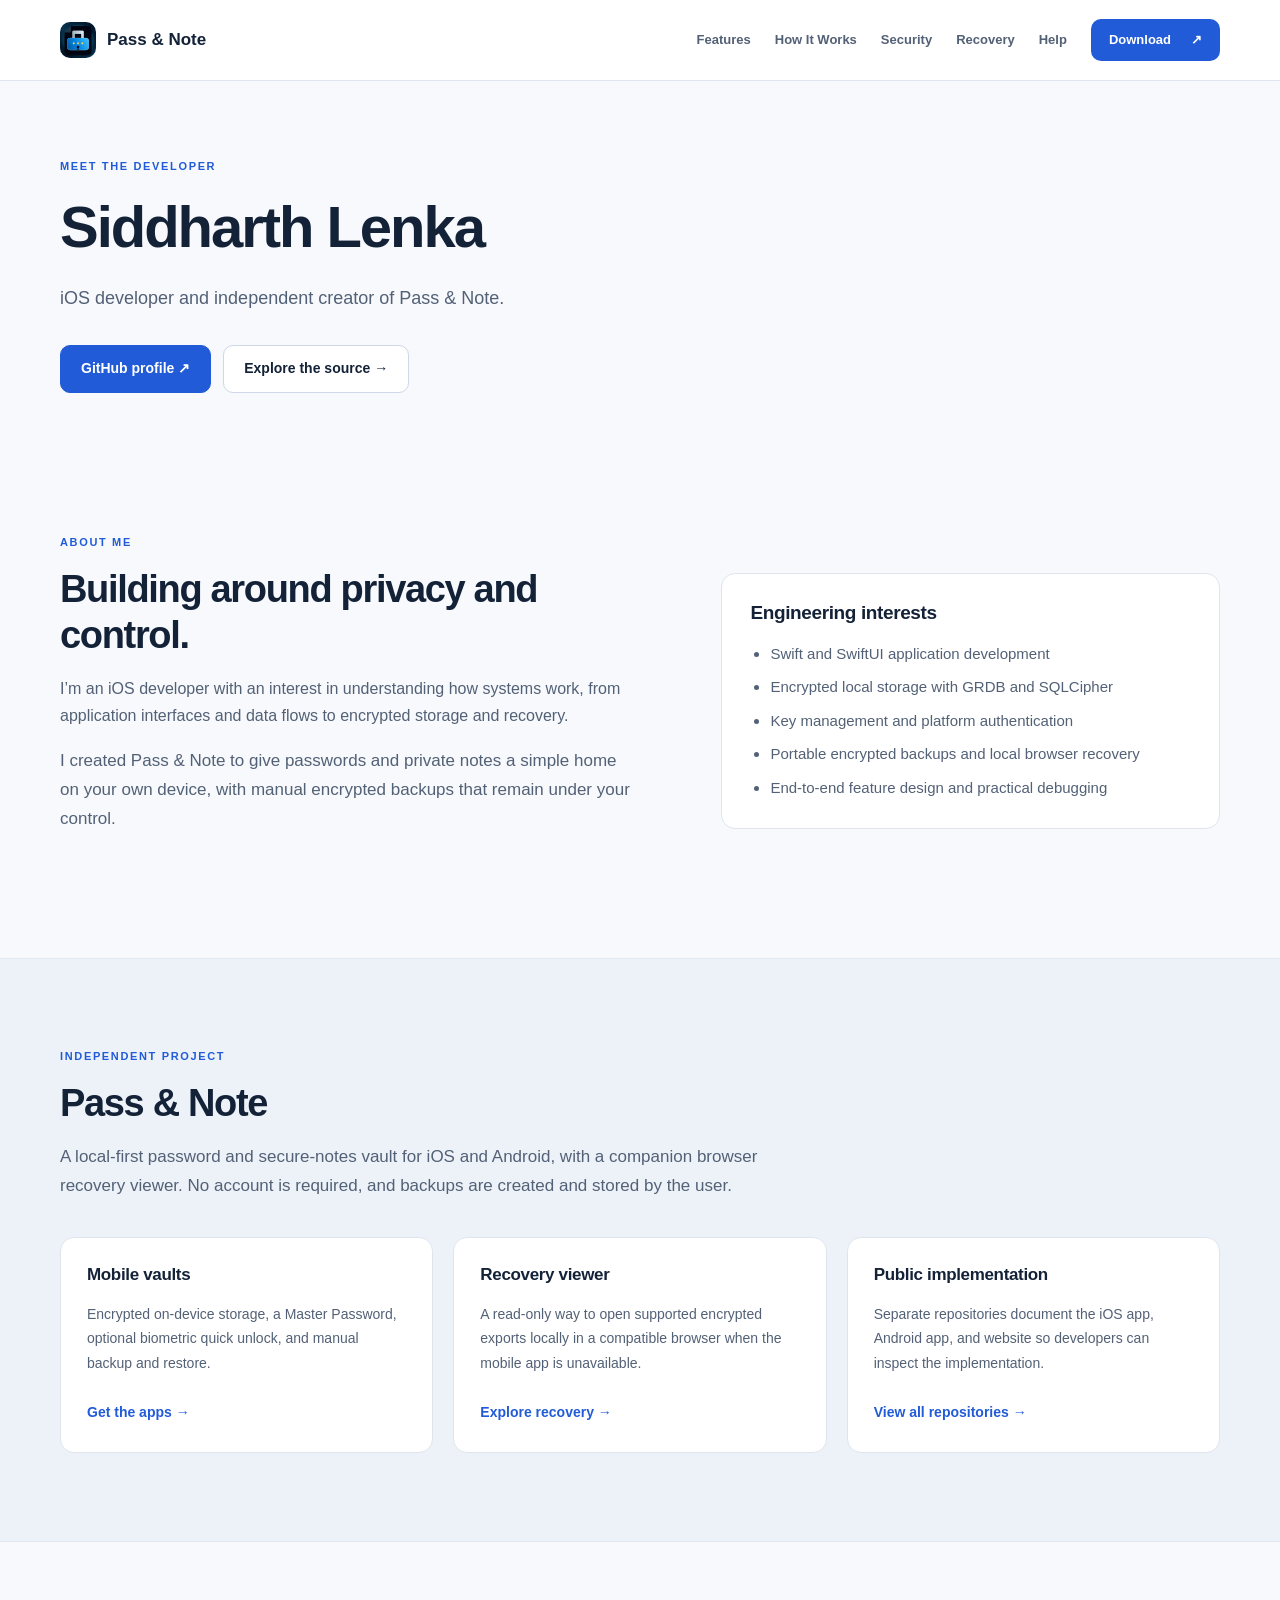
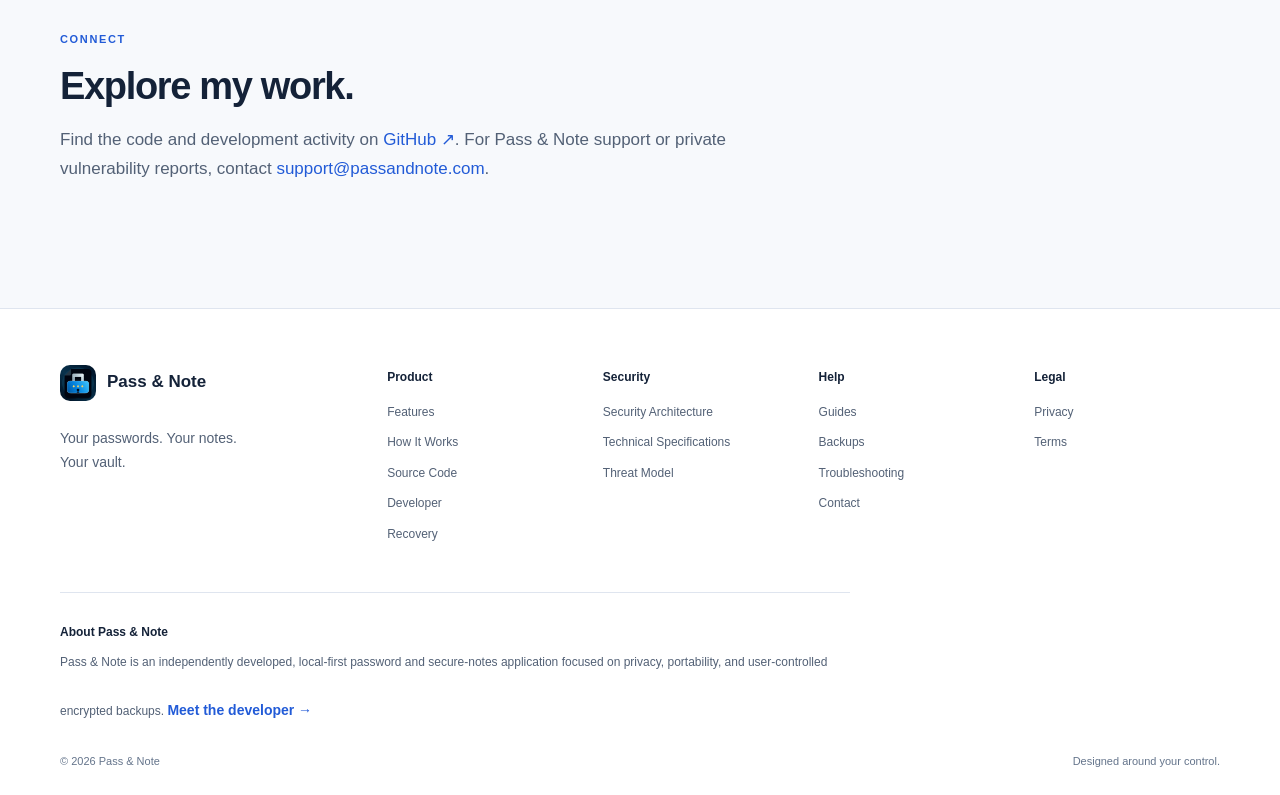
==== developer/index.html @ 3877d2b0 "Updating developer info" ====
<!DOCTYPE html>
<html lang="en">
 <head>
  <meta charset="utf-8"/>
  <meta content="width=device-width,initial-scale=1,viewport-fit=cover" name="viewport"/>
  <meta name="color-scheme" content="light dark"/>
  <meta name="theme-color" content="#f7f9fc" media="(prefers-color-scheme: light)"/>
  <meta name="theme-color" content="#0b1220" media="(prefers-color-scheme: dark)"/>
  <meta content="Meet Siddharth Lenka, the independent developer behind Pass and Note, and explore the mobile vault and browser recovery source code." name="description"/>
  <meta content="default-src 'self'; script-src 'self'; style-src 'self'; img-src 'self' data:; connect-src 'none'; object-src 'none'; base-uri 'none'; form-action 'none'" http-equiv="Content-Security-Policy"/>
  <title>Siddharth Lenka — Developer | Pass &amp; Note</title>
  <link href="https://passandnote.com/developer/" rel="canonical"/>
  <link href="/assets/app-icon.png" rel="icon" sizes="1024x1024" type="image/png"/>
  <link href="/assets/app-icon.png" rel="apple-touch-icon"/>
  <link href="/styles.css?v=20260909-6" rel="stylesheet"/>
  <script defer="" src="/site.js?v=20260909-5">
  </script>
 </head>
 <body>
  <a class="skip-link" href="#main">
   Skip to content
  </a>
  <header class="site-header">
   <div class="header-inner page-width">
    <a aria-label="Pass and Note home" class="brand" href="/">
     <img alt="" height="36" src="/assets/app-icon.png" width="36"/>
     <span>
      Pass &amp; Note
     </span>
    </a>
    <button aria-controls="main-navigation" aria-expanded="false" class="menu-toggle" type="button">
     <svg aria-hidden="true" viewbox="0 0 24 24">
      <path d="M4 6h16M4 12h16M4 18h16">
      </path>
     </svg>
     <span>
      Menu
     </span>
    </button>
    <nav aria-label="Main navigation" id="main-navigation">
     <a href="/features/">
      Features
     </a>
     <a href="/how-it-works/">
      How It Works
     </a>
     <a href="/security/">
      Security
     </a>
     <a href="/recovery/">
      Recovery
     </a>
     <a href="/help/">
      Help
     </a>
     <a class="nav-download" href="/#download">
      Download
      <span aria-hidden="true">
       ↗
      </span>
     </a>
    </nav>
   </div>
  </header>
  <main id="main">
   <header class="page-hero page-width">
    <p class="eyebrow">MEET THE DEVELOPER</p>
    <h1>Siddharth Lenka</h1>
    <p class="lead">iOS developer and independent creator of Pass &amp; Note.</p>
    <div class="button-row">
     <a class="primary-button" href="https://github.com/siddharthlenka">GitHub profile ↗</a>
     <a class="secondary-button" href="/source/">Explore the source →</a>
    </div>
   </header>
   <section class="section page-width split-section">
    <div class="section-heading">
     <p class="eyebrow">ABOUT ME</p>
     <h2>Building around privacy and control.</h2>
     <p>I’m an iOS developer with an interest in understanding how systems work, from application interfaces and data flows to encrypted storage and recovery.</p>
     <p>I created Pass &amp; Note to give passwords and private notes a simple home on your own device, with manual encrypted backups that remain under your control.</p>
    </div>
    <div class="architecture-card">
     <h3>Engineering interests</h3>
     <ul>
      <li>Swift and SwiftUI application development</li>
      <li>Encrypted local storage with GRDB and SQLCipher</li>
      <li>Key management and platform authentication</li>
      <li>Portable encrypted backups and local browser recovery</li>
      <li>End-to-end feature design and practical debugging</li>
     </ul>
    </div>
   </section>
   <section class="section section-tint">
    <div class="page-width">
     <div class="section-heading">
      <p class="eyebrow">INDEPENDENT PROJECT</p>
      <h2>Pass &amp; Note</h2>
      <p>A local-first password and secure-notes vault for iOS and Android, with a companion browser recovery viewer. No account is required, and backups are created and stored by the user.</p>
     </div>
     <div class="cards three">
      <article class="feature-card">
       <h3>Mobile vaults</h3>
       <p>Encrypted on-device storage, a Master Password, optional biometric quick unlock, and manual backup and restore.</p>
       <a class="text-link" href="/#download">Get the apps →</a>
      </article>
      <article class="feature-card">
       <h3>Recovery viewer</h3>
       <p>A read-only way to open supported encrypted exports locally in a compatible browser when the mobile app is unavailable.</p>
       <a class="text-link" href="/recovery/">Explore recovery →</a>
      </article>
      <article class="feature-card">
       <h3>Public implementation</h3>
       <p>Separate repositories document the iOS app, Android app, and website so developers can inspect the implementation.</p>
       <a class="text-link" href="/source/">View all repositories →</a>
      </article>
     </div>
    </div>
   </section>
   <section class="section page-width">
    <div class="section-heading">
     <p class="eyebrow">CONNECT</p>
     <h2>Explore my work.</h2>
     <p>Find the code and development activity on <a href="https://github.com/siddharthlenka">GitHub ↗</a>. For Pass &amp; Note support or private vulnerability reports, contact <a href="mailto:support@passandnote.com">support@passandnote.com</a>.</p>
    </div>
   </section>
  </main>
  <footer class="site-footer">
   <div class="page-width">
    <div class="footer-grid">
     <div class="footer-brand">
      <a class="brand" href="/">
       <img alt="" height="36" src="/assets/app-icon.png" width="36"/>
       <span>
        Pass &amp; Note
       </span>
      </a>
      <p>
       Your passwords. Your notes.
       <br/>
       Your vault.
      </p>
     </div>
     <div>
      <h2>
       Product
      </h2>
      <a href="/features/">
       Features
      </a>
      <a href="/how-it-works/">
       How It Works
      </a>
      <a href="/source/">Source Code</a>
      <a href="/developer/">Developer</a>
      <a href="/recovery/">
       Recovery
      </a>
     </div>
     <div>
      <h2>
       Security
      </h2>
      <a href="/security/">
       Security Architecture
      </a>
      <a href="/security/#specifications">
       Technical Specifications
      </a>
      <a href="/security/#threat-model">
       Threat Model
      </a>
     </div>
     <div>
      <h2>
       Help
      </h2>
      <a href="/help/">
       Guides
      </a>
      <a href="/help/#backups">
       Backups
      </a>
      <a href="/help/#troubleshooting">
       Troubleshooting
      </a>
      <a href="mailto:support@passandnote.com">
       Contact
      </a>
     </div>
     <div>
      <h2>
       Legal
      </h2>
      <a href="/privacy/">
       Privacy
      </a>
      <a href="/terms/">
       Terms
      </a>
     </div>
    </div>
    <div class="footer-about" id="about">
     <strong>
      About Pass &amp; Note
     </strong>
     <p>
      Pass &amp; Note is an independently developed, local-first password and secure-notes application focused on privacy, portability, and user-controlled encrypted backups. <a class="text-link" href="/developer/">Meet the developer →</a>
     </p>
    </div>
    <div class="footer-bottom">
     <span>
      © 2026 Pass &amp; Note
     </span>
     <span>
      Designed around your control.
     </span>
    </div>
   </div>
  </footer>
 </body>
</html>
---- styles.css ----
:root {
  color-scheme: light;
  --background: #f7f9fc;
  --surface: #fff;
  --card: #fff;
  --elevated: #edf3fc;
  --field: #f5f7fb;
  --text: #142238;
  --secondary: #536176;
  --muted: #64748b;
  --accent: #225bd7;
  --accent-soft: #edf3ff;
  --border: #dfe5ef;
  --success: #225bd7;
  --warning: #805214;
  --danger: #b42336;
  --page: 1160px;
  --button-bg: #225bd7;
  --button-hover: #1849b6;
  --on-accent: #fff;
  --header-bg: #ffffffed;
  --tint: #edf2f9;
  --tint-border: #e3e9f2;
  --border-strong: #cdd7e6;
  --input-border: #cbd6e5;
  --preview-border: #d7e2f1;
  --subtle-border: #edf1f6;
  --accent-border: #cbdcfb;
  --panel-border: #d4e1f7;
  --accent-ink: #1948a1;
  --callout-ink: #254b86;
  --table-heading: #3f587b;
  --diagram-bg: #eef3fb;
  --table-head-bg: #f1f5fb;
  --table-stripe: #fafbfd;
  --details-bg: #f0f3f8;
  --selected-bg: #f0f5fd;
  --drop-bg: #f7faff;
  --drop-border: #a8bfdc;
  --drop-active: #eaf1ff;
  --tabs-bg: #e9eef6;
  --hover-bg: #e2ebfa;
  --illustration-label: #7185a5;
  --flow-arrow: #7e93b2;
  --diagram-arrow: #8098ba;
  --decorative-ink: #90a0b7;
  --separator-ink: #98a6bc;
  --halo-center: #dbe7fb;
  --halo-edge: #eaf0fb88;
  --danger-bg: #fff6f6;
  --danger-border: #f0ccd2;
  --warning-bg: #faf6ee;
  --warning-border: #eadcc0;
  --warning-ink: #735e3b;
  --overlay: #142238b8;
  --shadow-soft: #244b8510;
  --shadow-reader: #244b8508;
  --shadow-icon: #1b396b14;
  --shadow-label: #225bd721;
  --shadow-menu: #1422380b;
  --shadow-modal: #0002;
  --store-bg: #142238;
  --store-hover: #233752;
}

/* Follow the browser/OS preference, including changes while the page is open. */
@media (prefers-color-scheme: dark) {
  :root {
    color-scheme: dark;
    --background: #0b1220;
    --surface: #151f30;
    --card: #151f30;
    --elevated: #20314a;
    --field: #101b2b;
    --text: #edf3ff;
    --secondary: #bdc9db;
    --muted: #9aaec8;
    --accent: #8eb8ff;
    --accent-soft: #192e4b;
    --border: #2e3d54;
    --success: #8eb8ff;
    --warning: #edcc91;
    --danger: #ff9caf;
    --button-bg: #3065d5;
    --button-hover: #285abe;
    --on-accent: #fff;
    --header-bg: #101925f2;
    --tint: #101b2a;
    --tint-border: #253248;
    --border-strong: #40516b;
    --input-border: #425674;
    --preview-border: #31445f;
    --subtle-border: #263246;
    --accent-border: #35527f;
    --panel-border: #314a70;
    --accent-ink: #afccff;
    --callout-ink: #bed5fb;
    --table-heading: #bdcfe8;
    --diagram-bg: #111e30;
    --table-head-bg: #17263b;
    --table-stripe: #141f30;
    --details-bg: #111d2d;
    --selected-bg: #192b44;
    --drop-bg: #121f32;
    --drop-border: #48648a;
    --drop-active: #203a60;
    --tabs-bg: #0d1726;
    --hover-bg: #253b5a;
    --illustration-label: #9dafc9;
    --flow-arrow: #839fc3;
    --diagram-arrow: #839fc3;
    --decorative-ink: #899db9;
    --separator-ink: #8194af;
    --halo-center: #1c3658;
    --halo-edge: #152a4288;
    --danger-bg: #301d2a;
    --danger-border: #744052;
    --warning-bg: #2c251b;
    --warning-border: #695431;
    --warning-ink: #e2c596;
    --overlay: #02060dce;
    --shadow-soft: #00000033;
    --shadow-reader: #00000022;
    --shadow-icon: #00000040;
    --shadow-label: #00000033;
    --shadow-menu: #00000040;
    --shadow-modal: #0008;
    --store-bg: #1a2a41;
    --store-hover: #263d5c;
  }
}

* { box-sizing: border-box; }
html { background: var(--background); scroll-behavior: smooth; scroll-padding-top: 100px; }
body { margin: 0; color: var(--text); font: 16px/1.7 -apple-system, BlinkMacSystemFont, "Segoe UI", sans-serif; -webkit-font-smoothing: antialiased; }
button, input { font: inherit; }
button, a { -webkit-tap-highlight-color: transparent; touch-action: manipulation; }
button { cursor: pointer; color: inherit; }
a { color: var(--accent); text-decoration: none; }
a:hover { text-decoration: underline; text-underline-offset: 4px; }
a:focus-visible, button:focus-visible, summary:focus-visible, [tabindex="0"]:focus-visible { outline: 3px solid var(--accent); outline-offset: 4px; }
button:disabled { cursor: wait; opacity: .65; }
img, svg { vertical-align: middle; }
h1, h2, h3 { margin: 0 0 16px; color: var(--text); line-height: 1.2; letter-spacing: -.035em; }
h1 { font-size: clamp(36px, 4.7vw, 58px); font-weight: 750; }
h2 { font-size: clamp(28px, 3vw, 38px); font-weight: 700; }
h3 { font-size: 19px; font-weight: 650; letter-spacing: -.02em; }
p { margin: 0 0 18px; color: var(--secondary); }
ul, ol { padding-left: 24px; }
li + li { margin-top: 8px; }
code { color: var(--accent); font-size: .88em; overflow-wrap: anywhere; }
.hidden { display: none !important; }
.page-width { width: min(calc(100% - 64px), var(--page)); margin-inline: auto; }
.section { padding-block: 88px; scroll-margin-top: 90px; }
.section-tint { background: var(--tint); border-block: 1px solid var(--tint-border); }
.section-heading { max-width: 730px; margin-bottom: 36px; }
.section-heading p:last-child { margin-bottom: 0; font-size: 17px; }
.eyebrow { color: var(--accent); font-size: 11px; font-weight: 750; letter-spacing: .15em; margin: 0 0 16px; text-transform: uppercase; }
.lead { max-width: 670px; color: var(--secondary); font-size: 18px; line-height: 1.75; }
.small-lead { font-size: 17px; }
.muted, .small-note, .security-caption { color: var(--muted); }
.small-note, .security-caption { font-size: 13px; line-height: 1.75; }
.small-note { margin-top: 24px; }
.text-link { display: inline-block; margin-top: 26px; font-size: 14px; font-weight: 650; }
.line-icon { width: 23px; height: 23px; flex: 0 0 23px; }
.icon-tile { width: 44px; height: 44px; display: inline-flex; align-items: center; justify-content: center; color: var(--accent); background: var(--accent-soft); border-radius: 12px; flex: 0 0 44px; }
.brand { display: inline-flex; align-items: center; gap: 11px; color: var(--text); font-size: 17px; font-weight: 750; white-space: nowrap; }
.brand:hover { text-decoration: none; }
.brand img, .brand-icon { border-radius: 10px; width: 36px; height: 36px; }
.site-header { position: sticky; z-index: 20; top: 0; background: var(--header-bg); border-bottom: 1px solid var(--border); backdrop-filter: blur(16px); }
.header-inner { display: flex; justify-content: space-between; align-items: center; min-height: 80px; gap: 24px; }
.site-header nav { display: flex; align-items: center; gap: 24px; }
.site-header nav a { color: var(--secondary); font-size: 13px; font-weight: 600; white-space: nowrap; }
.site-header nav a[aria-current="page"] { color: var(--accent); }
.site-header nav .nav-download { display: inline-flex; align-items: center; justify-content: center; gap: 20px; color: var(--on-accent); background: var(--button-bg); border-radius: 10px; padding: 10px 18px; }
.site-header nav .nav-download:hover { background: var(--button-hover); text-decoration: none; }
.menu-toggle { display: none; align-items: center; gap: 7px; min-height: 44px; background: var(--surface); border: 1px solid var(--border); padding: 8px 11px; border-radius: 9px; font-size: 13px; }
.menu-toggle svg { width: 20px; height: 20px; stroke: currentColor; fill: none; stroke-width: 1.7; }
.skip-link { position: fixed; top: -100px; left: 16px; z-index: 100; padding: 10px 16px; background: var(--button-bg); color: var(--on-accent); border-radius: 8px; }
.skip-link:focus { top: 12px; }
.primary-button, .secondary-button, .danger-button, .generator-button { display: inline-flex; align-items: center; justify-content: center; gap: 16px; padding: 13px 20px; min-height: 48px; border-radius: 10px; font-size: 14px; font-weight: 650; line-height: 1.4; }
.primary-button, .generator-button { background: var(--button-bg); color: var(--on-accent); border: 1px solid var(--accent); }
.primary-button:hover, .generator-button:hover { background: var(--button-hover); text-decoration: none; }
.secondary-button { color: var(--text); background: var(--surface); border: 1px solid var(--border-strong); }
.secondary-button:hover { background: var(--field); text-decoration: none; }
.danger-button { color: var(--danger); background: var(--danger-bg); border: 1px solid var(--danger-border); }
.text-button { color: var(--accent); background: none; border: 0; padding: 10px; font-size: 14px; }
.button-row { display: flex; flex-wrap: wrap; gap: 12px; margin-top: 30px; }
.home-hero { display: grid; grid-template-columns: 1.12fr 1fr; gap: 64px; align-items: center; padding-block: 88px 100px; }
.home-hero h1 { font-size: clamp(44px, 5.4vw, 68px); line-height: 1.07; letter-spacing: -.05em; }
.home-hero h1 span { color: var(--accent); }
.home-hero .lead { max-width: 490px; margin-top: 24px; }
.platform-note { margin-top: 24px; margin-bottom: 0; font-size: 12px; color: var(--muted); }
.platform-note span { margin-inline: 5px; color: var(--separator-ink); }
.vault-illustration { position: relative; min-width: 0; isolation: isolate; padding: 30px 4px 32px; }
.vault-halo { position: absolute; inset: -30px -24px; z-index: -1; border-radius: 50%; background: radial-gradient(ellipse, var(--halo-center) 0%, var(--halo-edge) 50%, transparent 70%); }
.illustration-label { color: var(--illustration-label); text-align: center; font-size: 10px; font-weight: 650; letter-spacing: .2em; margin-bottom: 22px; }
.vault-preview { padding: 28px; background: var(--surface); border: 1px solid var(--preview-border); border-radius: 16px; box-shadow: 0 24px 64px var(--shadow-soft); transform: rotate(-2deg); }
.preview-heading { display: flex; align-items: center; gap: 13px; padding-bottom: 24px; border-bottom: 1px solid var(--border); }
.preview-heading img { border-radius: 13px; }
.preview-heading > .line-icon { margin-left: auto; color: var(--accent); }
.preview-heading strong, .preview-heading span, .preview-row strong, .preview-row div > span { display: block; }
.preview-heading strong { font-size: 17px; }
.preview-heading span { color: var(--muted); font-size: 12px; }
.preview-row { display: flex; align-items: center; gap: 14px; padding-block: 22px; border-bottom: 1px solid var(--subtle-border); }
.preview-row strong { font-size: 14px; font-weight: 600; }
.preview-row div > span { color: var(--muted); font-size: 12px; }
.preview-row .password-dots { font-size: 17px; letter-spacing: .14em; }
.preview-row > .line-icon { margin-left: auto; width: 16px; height: 16px; color: var(--decorative-ink); }
.preview-bottom { display: flex; align-items: center; gap: 8px; color: var(--muted); font-size: 10px; margin-top: 22px; }
.preview-bottom .line-icon { width: 16px; height: 16px; flex-basis: 16px; }
.floating-label { width: max-content; max-width: 100%; display: flex; align-items: center; gap: 9px; position: relative; margin: -7px 0 0 auto; padding: 12px 18px; background: var(--button-bg); color: var(--on-accent); border-radius: 11px; box-shadow: 0 12px 28px var(--shadow-label); font-size: 12px; }
.floating-label .line-icon { width: 17px; height: 17px; flex-basis: 17px; }
.cards { display: grid; gap: 20px; }
.three { grid-template-columns: repeat(3, minmax(0, 1fr)); }
.four { grid-template-columns: repeat(4, minmax(0, 1fr)); }
.feature-card { min-width: 0; padding: 26px; background: var(--surface); border: 1px solid var(--border); border-radius: 14px; }
.feature-card .icon-tile { margin-bottom: 24px; }
.feature-card h3 { font-size: 17px; line-height: 1.3; }
.feature-card p { font-size: 14px; line-height: 1.75; margin: 0; }
.split-section { display: grid; grid-template-columns: 1.15fr 1fr; align-items: center; gap: 88px; }
.check-list { padding: 0; list-style: none; color: var(--secondary); font-size: 15px; }
.check-list li::before { content: "✓"; display: inline-block; color: var(--accent); margin-right: 12px; }
.simple-diagram { padding: 28px; border: 1px solid var(--border); border-radius: 16px; background: var(--surface); }
.visual-flow { display: grid; grid-auto-flow: column; grid-auto-columns: minmax(0, 1fr); gap: 28px; list-style: none; padding: 0; margin: 30px 0; }
.visual-flow li { display: grid; align-items: center; position: relative; padding: 20px 16px; text-align: center; background: var(--surface); border: 1px solid var(--border); border-radius: 12px; font-size: 13px; font-weight: 600; line-height: 1.5; margin: 0; }
.visual-flow li + li::before { position: absolute; content: "→"; left: -25px; width: 20px; color: var(--flow-arrow); font-size: 18px; font-weight: 400; }
.visual-flow li:last-child { background: var(--accent-soft); border-color: var(--accent-border); color: var(--accent-ink); }
.vertical-flow { grid-auto-flow: row; margin: 0; gap: 28px; }
.vertical-flow li + li::before { content: "↓"; top: -28px; left: calc(50% - 10px); }
.download-panel { padding: 60px 32px; text-align: center; border-radius: 16px; border: 1px solid var(--panel-border); background: var(--accent-soft); }
.download-icon { border-radius: 21px; margin-bottom: 26px; box-shadow: 0 12px 26px var(--shadow-icon); }
.download-panel h2 { font-size: clamp(30px, 4vw, 44px); }
.download-links { display: flex; justify-content: center; flex-wrap: wrap; gap: 16px; margin: 30px 0 24px; }
.store-link { display: flex; align-items: center; gap: 13px; min-width: 215px; min-height: 76px; background: var(--store-bg); color: var(--on-accent); padding: 12px 18px; border: 1px solid var(--store-bg); border-radius: 12px; }
.store-link:hover { background: var(--store-hover); text-decoration: none; }
.store-logo { width: 29px; height: 33px; flex: 0 0 29px; }
.store-link small, .store-link strong { display: block; text-align: left; }
.store-link small { color: #d7e0ef; font-size: 10px; }
.store-link strong { font-size: 21px; font-weight: 600; line-height: 1.3; letter-spacing: -.03em; }
.store-arrow { margin-left: auto; color: #a2b5d3; }
.download-panel .download-note { font-size: 13px; max-width: 620px; margin: 0 auto; }
.page-hero { padding-block: 76px 52px; }
.page-hero h1 { max-width: 900px; }
.page-hero .lead { margin: 22px 0 0; }
.page-hero > .primary-button { margin-top: 28px; }
.section-nav { display: flex; flex-wrap: wrap; gap: 10px; padding-block: 20px; border-block: 1px solid var(--border); }
.section-nav a { display: inline-block; padding: 7px 12px; border-radius: 8px; font-size: 12px; background: var(--tint); color: var(--secondary); }
.section-nav a:hover { background: var(--hover-bg); color: var(--accent); text-decoration: none; }
.compact-cta { display: flex; flex-wrap: wrap; align-items: center; justify-content: space-between; gap: 28px; border-top: 1px solid var(--border); }
.compact-cta h2 { font-size: 28px; max-width: 650px; margin-bottom: 0; }
.compact-cta p { margin: 12px 0 0; }
.workflow-step { display: grid; grid-template-columns: 70px minmax(0, 1fr); gap: 32px; padding-block: 54px; border-top: 1px solid var(--border); }
.step-number { display: grid; place-items: center; width: 56px; height: 56px; border: 1px solid var(--accent-border); border-radius: 14px; color: var(--accent); font-size: 18px; background: var(--accent-soft); }
.workflow-step .lead { max-width: 820px; }
.guide-section { max-width: 960px; padding-block: 52px; }
.guide-section .cards { margin-bottom: 28px; }
.faq-list, .security-faq { background: var(--surface); border: 1px solid var(--border); padding-inline: 26px; border-radius: 14px; }
.faq-list details, .security-faq details { scroll-margin-top: 100px; }
.faq-list details + details, .security-faq details + details { border-top: 1px solid var(--border); }
summary { cursor: pointer; font-weight: 600; line-height: 1.5; }
.faq-list summary, .security-faq summary { padding: 21px 0; }
.faq-list details p, .faq-list details ol { color: var(--secondary); font-size: 15px; margin: 0 0 22px; }
.support-panel { margin-top: 30px; padding: 26px; background: var(--accent-soft); border: 1px solid var(--panel-border); border-radius: 14px; }
.support-panel p { margin-bottom: 0; }
.support-panel a { overflow-wrap: anywhere; }
/* Security documentation uses the same quiet cards and readable diagrams. */
.security-main { max-width: 1080px; }
.security-block { padding-block: 56px; scroll-margin-top: 90px; }
.security-block + .security-block { border-top: 1px solid var(--border); }
.architecture-meta { font-size: 12px; margin-top: 26px; color: var(--muted); }
.architecture-figure { margin: 0 0 28px; padding: 30px; border: 1px solid var(--border); border-radius: 16px; background: var(--diagram-bg); }
.architecture-grid, .security-card-grid { display: grid; grid-template-columns: repeat(2, minmax(0, 1fr)); gap: 24px; }
.architecture-lane { min-width: 0; }
.architecture-lane h3 { font-size: 17px; margin-bottom: 22px; }
.architecture-lane h3 > span { color: var(--accent); margin-right: 10px; font-size: 12px; }
.key-flow { display: grid; gap: 28px; list-style: none; margin: 0; padding: 0; }
.key-flow li { position: relative; text-align: center; padding: 18px 14px; border: 1px solid var(--border); border-radius: 12px; background: var(--surface); margin: 0; }
.key-flow li + li::before { content: "↓"; position: absolute; top: -28px; left: calc(50% - 8px); width: 16px; color: var(--diagram-arrow); line-height: 26px; }
.key-flow strong, .key-flow small { display: block; }
.key-flow strong { font-size: 14px; }
.key-flow small { color: var(--muted); margin-top: 6px; font-size: 11px; }
.key-flow .flow-result { background: var(--accent-soft); border-color: var(--accent-border); }
.architecture-figure figcaption { color: var(--muted); font-size: 12px; margin-top: 25px; line-height: 1.7; }
.architecture-card { min-width: 0; padding: 28px; background: var(--surface); border: 1px solid var(--border); border-radius: 14px; }
.architecture-card p, .architecture-card li { font-size: 15px; color: var(--secondary); }
.architecture-card p:last-child { margin-bottom: 0; }
.architecture-card p + h3 { margin-top: 28px; }
.architecture-card ul { padding-left: 20px; margin-bottom: 0; }
.architecture-card code { font-size: 12px; }
.security-callout { color: var(--callout-ink); background: var(--accent-soft); border-left: 3px solid var(--accent); padding: 20px 24px; margin: 26px 0 20px; border-radius: 0 10px 10px 0; font-weight: 500; font-size: 15px; }
.security-steps { padding-left: 24px; margin-block: 26px; }
.security-steps li { padding-left: 8px; margin-bottom: 22px; }
.security-steps li::marker { color: var(--accent); font-weight: 700; }
.security-steps strong, .security-steps span { display: block; }
.security-steps strong { font-size: 15px; }
.security-steps span { color: var(--secondary); margin-top: 5px; font-size: 14px; }
.backup-flow { background: var(--surface); border: 1px solid var(--border); padding: 28px 28px 8px 52px; border-radius: 14px; }
.security-table-wrap { max-width: 100%; margin-block: 26px; overflow-x: auto; border: 1px solid var(--border); border-radius: 12px; background: var(--surface); }
.security-table { width: 100%; border-collapse: collapse; text-align: left; font-size: 13px; }
.security-table caption { text-align: left; padding: 17px 20px; font-weight: 650; background: var(--tint); }
.security-table th, .security-table td { vertical-align: top; padding: 15px 20px; border-top: 1px solid var(--border); }
.security-table thead th { background: var(--table-head-bg); color: var(--table-heading); }
.security-table tbody th { width: 31%; font-weight: 600; }
.security-table td { color: var(--secondary); }
.security-table tbody tr:nth-child(even) { background: var(--table-stripe); }
.technical-details { border: 1px solid var(--border); padding: 20px 24px; background: var(--details-bg); border-radius: 12px; margin-top: 28px; }
.technical-details .security-table-wrap { margin-bottom: 0; }
.knowledge-card { margin-top: 28px; }
/* Working generator and recovery file picker. */
.generator-layout { display: grid; grid-template-columns: 1fr 1.1fr; align-items: center; gap: 50px; }
.generator-copy p:last-child { max-width: 460px; }
.generator-card { min-width: 0; padding: 26px; border: 1px solid var(--border); background: var(--surface); border-radius: 16px; }
.generator-toolbar { display: flex; align-items: center; justify-content: space-between; gap: 12px; margin-bottom: 20px; font-size: 13px; }
.generator-lengths { display: flex; padding: 4px; border: 1px solid var(--border); border-radius: 9px; background: var(--field); }
.generator-lengths button { min-width: 42px; min-height: 36px; border: 0; border-radius: 6px; background: transparent; font-size: 12px; }
.generator-lengths button.active { color: var(--on-accent); background: var(--button-bg); }
.generator-field { display: flex; gap: 8px; margin-bottom: 16px; }
input { min-width: 0; padding: 12px 14px; border: 1px solid var(--input-border); border-radius: 9px; background: var(--surface); color: var(--text); }
input:focus { outline: 2px solid var(--accent); outline-offset: 1px; }
.generator-field input { width: 100%; min-width: 0; font-family: ui-monospace, monospace; background: var(--field); font-size: 16px; }
.generator-icon-button { width: 48px; flex: 0 0 48px; border: 1px solid var(--border); border-radius: 9px; background: var(--surface); color: var(--accent); }
.generator-icon-button svg, .eye-button svg, .password-actions svg { width: 21px; height: 21px; fill: none; stroke: currentColor; stroke-width: 1.6; stroke-linecap: round; stroke-linejoin: round; }
.generator-button { width: 100%; }
.recovery-layout { display: grid; grid-template-columns: 1fr 1.05fr; align-items: start; gap: 64px; }
.recovery-layout .section-heading { margin-bottom: 22px; }
.reader-card { padding: 30px; background: var(--surface); border: 1px solid var(--border); border-radius: 16px; box-shadow: 0 14px 44px var(--shadow-reader); min-width: 0; }
.reader-heading { display: flex; align-items: center; gap: 14px; margin-bottom: 26px; }
.reader-heading h2 { font-size: 22px; margin-bottom: 0; }
.reader-heading .eyebrow { font-size: 10px; margin-bottom: 5px; }
.reader-icon, .upload-icon, .lock-icon { display: grid; place-items: center; background: var(--accent-soft); color: var(--accent); border-radius: 12px; width: 48px; height: 48px; flex: 0 0 48px; font-size: 26px; }
.drop-zone { display: flex; flex-direction: column; align-items: center; gap: 12px; text-align: center; border: 1px dashed var(--drop-border); padding: 26px 16px; background: var(--drop-bg); border-radius: 12px; }
.drop-zone.dragging { border-color: var(--accent); background: var(--drop-active); }
.drop-zone small { font-size: 11px; color: var(--muted); }
.selected-file { display: flex; align-items: center; gap: 12px; padding: 15px; background: var(--selected-bg); border-radius: 10px; border: 1px solid var(--border); }
.selected-file div { min-width: 0; flex: 1; }
.selected-file strong, .selected-file small { display: block; overflow-wrap: anywhere; }
.selected-file strong { font-size: 14px; }
.selected-file small { font-size: 11px; color: var(--muted); }
.selected-file button { border: 0; background: none; font-size: 24px; }
.decrypt-form { margin-top: 20px; }
.decrypt-form label, .lock-card label { display: block; font-size: 13px; font-weight: 600; margin-bottom: 8px; }
.password-field { display: flex; align-items: center; position: relative; }
.password-field input { width: 100%; padding-right: 45px; font-size: 14px; }
.eye-button { position: absolute; right: 4px; width: 40px; height: 40px; border: 0; background: transparent; color: var(--secondary); }
.form-error { font-size: 13px; color: var(--danger); margin: 10px 0; }
.decrypt-form > button { width: 100%; }
.reader-privacy { font-size: 12px; margin: 18px 0 0; text-align: center; }
.reader-security-link { display: block; text-align: center; font-size: 12px; margin-top: 16px; }
/* Recovery session remains isolated from the product navigation. */
.viewer { min-height: 100dvh; background: var(--background); }
.viewer-header { position: sticky; top: 0; z-index: 25; display: flex; align-items: center; justify-content: space-between; gap: 20px; padding: 16px max(24px, calc((100vw - 1160px) / 2)); background: var(--header-bg); border-bottom: 1px solid var(--border); backdrop-filter: blur(16px); }
.viewer-brand { display: flex; align-items: center; gap: 12px; min-width: 0; }
.viewer-brand > div { min-width: 0; }
.viewer-brand strong, .viewer-brand small { display: block; }
.viewer-brand small { color: var(--muted); font-size: 11px; max-width: 280px; overflow: hidden; text-overflow: ellipsis; white-space: nowrap; }
.viewer-actions { display: flex; align-items: center; gap: 10px; }
.memory-badge { font-size: 11px; color: var(--muted); white-space: nowrap; }
.viewer-timer { color: var(--accent); font: 650 14px ui-monospace, monospace; min-width: 48px; }
.viewer-timer.warning { color: var(--warning); }
.settings-button, .viewer-actions .danger-button { min-height: 42px; padding: 10px 14px; font-size: 12px; }
.viewer-main { width: min(calc(100% - 48px), 1160px); margin: 0 auto; padding: 52px 0 80px; }
.viewer-summary { display: flex; flex-wrap: wrap; align-items: end; justify-content: space-between; gap: 24px; margin-bottom: 28px; }
.viewer-summary h1 { font-size: 38px; }
.viewer-summary p { margin-bottom: 0; }
.viewer-summary .eyebrow { margin-bottom: 8px; }
.viewer-notice { color: var(--accent); font-size: 12px; background: var(--accent-soft); padding: 10px 14px; border: 1px solid var(--accent-border); border-radius: 9px; }
.viewer-tabs { display: inline-flex; gap: 6px; padding: 5px; background: var(--tabs-bg); border-radius: 11px; margin-bottom: 26px; }
.viewer-tabs button { padding: 10px 18px; border: 0; border-radius: 8px; background: none; font-size: 14px; }
.viewer-tabs button.active { background: var(--surface); color: var(--accent); }
.viewer-tabs b { font-size: 11px; margin-left: 7px; }
.data-heading h2 { font-size: 24px; margin-bottom: 7px; }
.data-heading p { font-size: 14px; }
.password-list { background: var(--surface); border: 1px solid var(--border); border-radius: 12px; overflow: hidden; }
.password-row { display: grid; grid-template-columns: minmax(140px,1fr) minmax(180px,1fr) auto; align-items: center; gap: 18px; padding: 18px; }
.password-row + .password-row { border-top: 1px solid var(--border); }
.password-account, .password-secret { overflow: hidden; text-overflow: ellipsis; white-space: nowrap; min-width: 0; }
.password-account { font-weight: 600; }
.password-secret { color: var(--secondary); font: 14px ui-monospace, monospace; }
.password-actions { display: flex; gap: 8px; }
.password-actions button { display: grid; place-items: center; width: 42px; height: 42px; padding: 0; border: 1px solid var(--border); border-radius: 9px; background: var(--background); color: var(--accent); }
.password-actions button span { display: none; }
.notes-list { display: grid; grid-template-columns: repeat(2,minmax(0,1fr)); gap: 18px; }
.note-card { min-width: 0; padding: 24px; text-align: left; background: var(--surface); border: 1px solid var(--border); border-radius: 12px; }
.note-card h3 { font-size: 19px; overflow-wrap: anywhere; }
.note-card p { display: -webkit-box; -webkit-line-clamp: 3; -webkit-box-orient: vertical; overflow: hidden; font-size: 14px; white-space: pre-wrap; overflow-wrap: anywhere; }
.note-card small { font-size: 11px; color: var(--muted); }
.empty-state { padding: 28px; background: var(--surface); border: 1px solid var(--border); border-radius: 12px; color: var(--muted); }
.lock-screen, .modal-layer { position: fixed; inset: 0; z-index: 40; display: grid; place-items: center; padding: 24px; background: var(--overlay); backdrop-filter: blur(16px); }
.modal-layer { z-index: 50; }
.lock-card, .note-modal { position: relative; width: min(100%, 480px); max-height: calc(100dvh - 48px); overflow: auto; padding: 32px; background: var(--surface); border: 1px solid var(--border); border-radius: 16px; box-shadow: 0 20px 70px var(--shadow-modal); }
.lock-icon { margin-bottom: 20px; }
.lock-card h1 { font-size: 34px; }
.lock-card p { font-size: 14px; }
.lock-card input { width: 100%; }
.lock-card .primary-button { width: 100%; }
.note-modal { width: min(100%, 660px); }
.modal-close { position: absolute; right: 14px; top: 10px; width: 40px; height: 40px; border: 0; background: none; font-size: 25px; }
.note-modal h2 { font-size: 25px; padding-right: 35px; overflow-wrap: anywhere; }
.note-date { font-size: 12px; }
.note-content { white-space: pre-wrap; overflow-wrap: anywhere; }
.settings-description { font-size: 14px; }
.timer-options { display: grid; grid-template-columns: repeat(3,minmax(0,1fr)); gap: 10px; }
.timer-option { padding: 15px 12px; text-align: left; border: 1px solid var(--border); background: var(--field); border-radius: 10px; }
.timer-option.active { border-color: var(--accent); background: var(--accent-soft); }
.timer-option span, .timer-option small { display: block; }
.timer-option span { font-weight: 650; font-size: 14px; }
.timer-option small { font-size: 10px; color: var(--muted); }
.warning-banner { display: flex; gap: 14px; margin-top: 20px; padding: 16px; background: var(--warning-bg); border: 1px solid var(--warning-border); border-radius: 10px; color: var(--warning); }
.warning-banner p { color: var(--warning-ink); font-size: 12px; margin: 5px 0 0; }
.warning-banner strong { font-size: 13px; }
.warning-banner > span { font-weight: 750; }
.toast { position: fixed; bottom: 24px; right: 24px; z-index: 60; max-width: min(360px, calc(100% - 48px)); padding: 14px 18px; background: var(--store-bg); color: var(--on-accent); border-radius: 12px; font-size: 13px; opacity: 0; pointer-events: none; transform: translateY(10px); transition: 150ms ease; }
.toast.show { opacity: 1; transform: translateY(0); }
/* Legal text and product footer. */
.legal-main { max-width: 900px; padding-block: 66px 90px; }
.legal-document { background: var(--surface); border: 1px solid var(--border); border-radius: 16px; padding: 48px; }
.legal-document section { margin-top: 36px; }
.legal-document h2 { font-size: 23px; }
.legal-document h3 { font-size: 18px; }
.legal-document p, .legal-document li { color: var(--secondary); font-size: 15px; }
.legal-document a { overflow-wrap: anywhere; }
.legal-effective-date { font-size: 13px !important; }
.legal-document > header { border-bottom: 1px solid var(--border); margin-bottom: 28px; padding-bottom: 16px; }
.site-footer { background: var(--surface); border-top: 1px solid var(--border); padding-block: 56px 24px; }
.footer-grid { display: grid; grid-template-columns: 1.6fr repeat(4,1fr); gap: 30px; }
.footer-brand p { font-size: 14px; margin-top: 18px; }
.footer-grid h2 { font-size: 12px; font-weight: 750; margin: 5px 0 18px; letter-spacing: 0; }
.footer-grid > div:not(.footer-brand) a { display: block; font-size: 12px; margin-bottom: 10px; color: var(--secondary); }
.footer-about { margin-top: 38px; padding-top: 24px; border-top: 1px solid var(--border); max-width: 790px; }
.footer-about strong { font-size: 12px; }
.footer-about p { font-size: 12px; margin: 8px 0 0; }
.footer-bottom { display: flex; justify-content: space-between; gap: 20px; font-size: 11px; color: var(--muted); padding-top: 30px; }
@media (max-width: 1100px) {
  .site-header nav { gap: 17px; }
  .home-hero { gap: 36px; }
  .four { grid-template-columns: repeat(2, minmax(0,1fr)); }
  .split-section { gap: 50px; }
  .footer-grid { grid-template-columns: 1.3fr repeat(4,1fr); gap: 20px; }
}
@media (max-width: 900px) {
  .header-inner { min-height: 72px; }
  .menu-toggle { display: inline-flex; }
  .site-header nav { display: none; position: absolute; top: 100%; left: 0; right: 0; background: var(--surface); border-bottom: 1px solid var(--border); box-shadow: 0 20px 30px var(--shadow-menu); padding: 16px 32px 24px; max-height: calc(100dvh - 72px); overflow: auto; }
  .site-header nav.is-open { display: flex; flex-direction: column; align-items: stretch; gap: 4px; }
  .site-header nav a { padding: 12px; font-size: 15px; }
  .site-header nav a[aria-current="page"] { background: var(--accent-soft); border-radius: 9px; }
  .site-header nav .nav-download { margin-top: 8px; }
  .home-hero { grid-template-columns: 1fr 1fr; gap: 28px; padding-block: 60px; }
  .home-hero h1 { font-size: 48px; }
  .home-hero .lead { font-size: 16px; }
  .vault-preview { padding: 20px; }
  .preview-heading { gap: 9px; }
  .preview-heading strong { font-size: 14px; }
  .preview-heading img { width: 40px; height: 40px; }
  .preview-heading > .line-icon { display: none; }
  .generator-layout, .recovery-layout { grid-template-columns: minmax(0,1fr); gap: 30px; }
  .generator-copy p:last-child { max-width: 650px; }
  .generator-card, .reader-card { width: min(100%,660px); }
  .section { padding-block: 64px; }
  .footer-grid { grid-template-columns: repeat(4,1fr); }
  .footer-brand { grid-column: 1 / -1; }
}
@media (max-width: 650px) {
  html { scroll-padding-top: 86px; }
  .page-width { width: calc(100% - 36px); }
  .header-inner { min-height: 68px; }
  .brand { font-size: 16px; gap: 9px; }
  .brand img { width: 33px; height: 33px; border-radius: 9px; }
  .site-header nav { padding-inline: 18px; }
  .home-hero { grid-template-columns: minmax(0,1fr); padding-block: 48px 44px; gap: 32px; }
  .home-hero h1 { font-size: clamp(42px,11.5vw,58px); }
  .home-hero .lead { font-size: 17px; }
  .home-hero .button-row { gap: 10px; }
  .home-hero .button-row a { flex: 1 1 auto; padding-inline: 14px; }
  .platform-note { font-size: 11px; }
  .vault-illustration { width: min(100%,390px); margin: 0 auto; padding: 20px 10px 12px; }
  .vault-halo { inset: -15px 0; }
  .vault-preview { padding: 24px; }
  .preview-heading strong { font-size: 16px; }
  .preview-heading > .line-icon { display: block; }
  .section { padding-block: 52px; }
  .section-heading { margin-bottom: 26px; }
  .section-heading p:last-child { font-size: 16px; }
  .three, .four { grid-template-columns: minmax(0,1fr); gap: 14px; }
  .feature-card { padding: 24px; }
  .feature-card .icon-tile { margin-bottom: 18px; }
  .split-section { grid-template-columns: minmax(0,1fr); gap: 30px; }
  .visual-flow { grid-auto-flow: row; gap: 28px; }
  .visual-flow li + li::before { content: "↓"; top: -28px; left: calc(50% - 10px); }
  .download-panel { padding: 40px 22px; }
  .download-links { gap: 12px; }
  .store-link { width: min(100%,290px); }
  .page-hero { padding-block: 46px 36px; }
  .lead { font-size: 17px; }
  .workflow-step { grid-template-columns: minmax(0,1fr); gap: 22px; }
  .section-nav { gap: 7px; }
  .section-nav a { font-size: 11px; padding: 7px 10px; }
  .architecture-grid, .security-card-grid { grid-template-columns: minmax(0,1fr); gap: 24px; }
  .architecture-figure { padding: 20px; }
  .architecture-card { padding: 22px; }
  .security-block { padding-block: 42px; }
  .security-table { min-width: 480px; }
  .security-table th, .security-table td { padding: 13px 16px; }
  .technical-details { padding: 16px; }
  .faq-list { padding-inline: 20px; }
  .reader-card, .generator-card { padding: 22px; }
  .generator-toolbar { align-items: start; flex-direction: column; }
  .generator-lengths { width: 100%; }
  .generator-lengths button { flex: 1; min-height: 40px; }
  .password-field input { font-size: 16px; }
  .reader-heading h2 { font-size: 20px; }
  .reader-icon { width: 40px; height: 40px; flex-basis: 40px; }
  .viewer-header { flex-direction: column; align-items: stretch; gap: 12px; padding: 14px 18px; }
  .viewer-brand small { max-width: 240px; }
  .viewer-actions { justify-content: flex-end; }
  .memory-badge { display: none; }
  .viewer-timer { margin-right: auto; }
  .viewer-main { width: calc(100% - 36px); padding-top: 32px; }
  .viewer-summary h1 { font-size: 30px; }
  .viewer-summary p { font-size: 13px; }
  .viewer-tabs { display: flex; }
  .viewer-tabs button { flex: 1; padding-inline: 10px; }
  .password-row { grid-template-columns: minmax(0,1fr) auto; gap: 8px 12px; padding: 14px; }
  .password-secret { grid-column: 1; }
  .password-actions { grid-column: 2; grid-row: 1 / 3; }
  .notes-list { grid-template-columns: minmax(0,1fr); }
  .lock-screen, .modal-layer { padding: 14px; }
  .lock-card, .note-modal { padding: 26px 22px; max-height: calc(100dvh - 28px); }
  .timer-options { grid-template-columns: minmax(0,1fr); }
  .toast { bottom: max(18px,env(safe-area-inset-bottom)); right: 18px; left: 18px; max-width: none; }
  .legal-main { padding-block: 36px 60px; }
  .legal-document { padding: 26px 22px; }
  .legal-document h1 { font-size: 34px; }
  .legal-document h2 { font-size: 21px; }
  .footer-grid { grid-template-columns: repeat(2,minmax(0,1fr)); gap: 26px; }
  .footer-bottom { flex-direction: column; gap: 8px; }
}
@media (prefers-reduced-motion: reduce) {
  html { scroll-behavior: auto; }
  .toast { transition: none; }
}
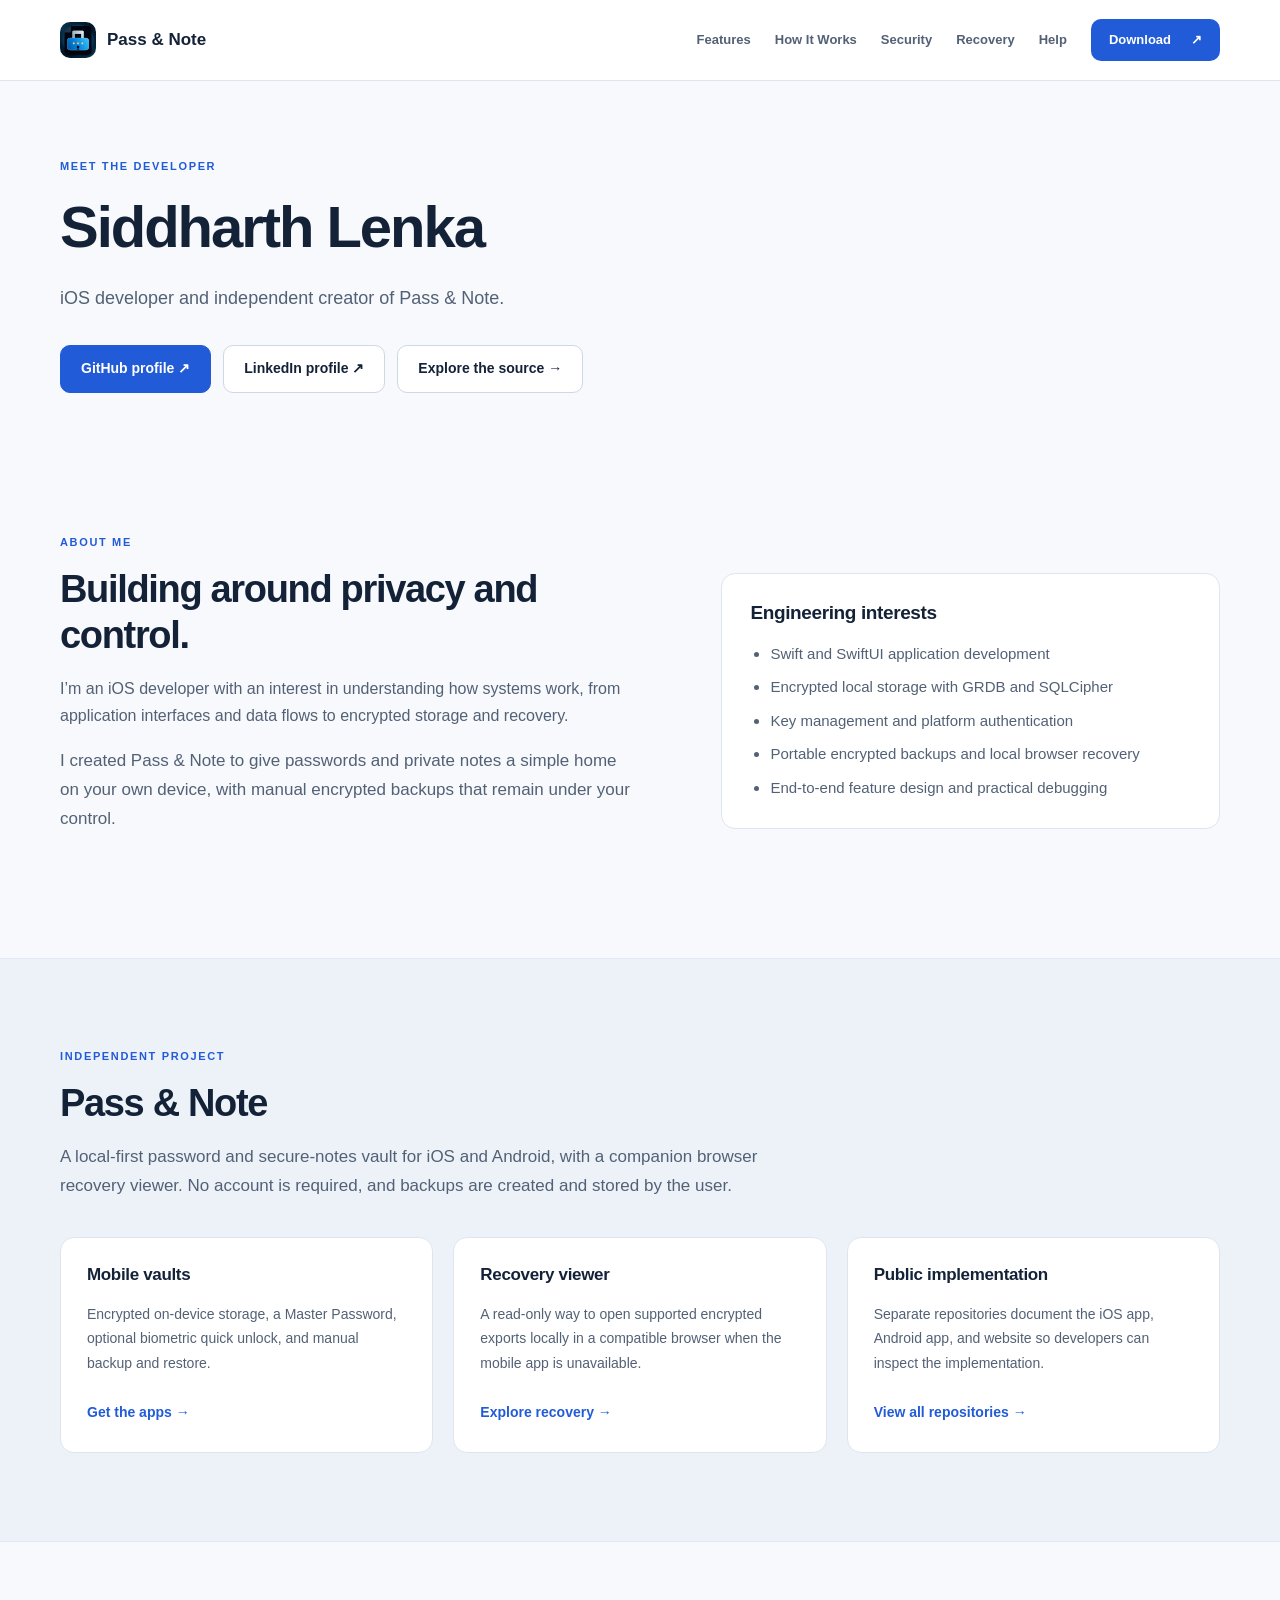
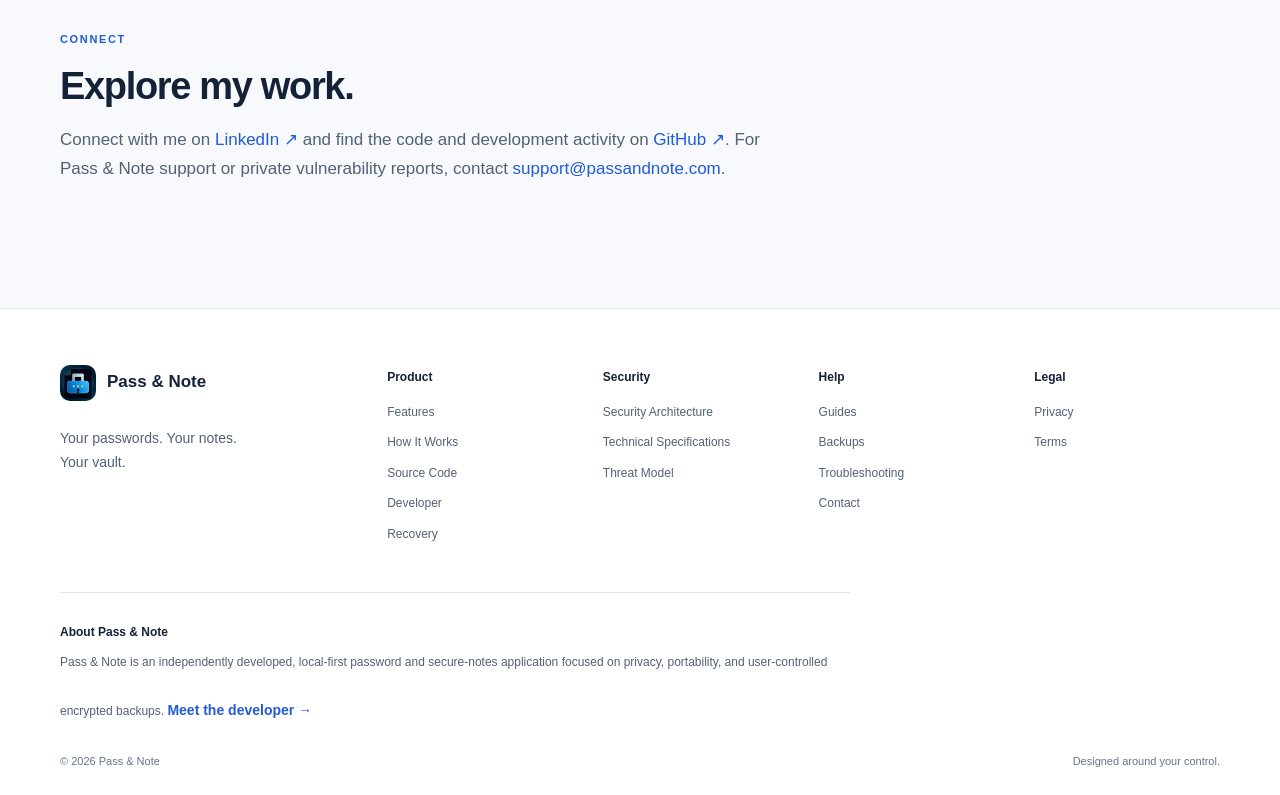
==== commit ccc09fc9: "Add LinkedIn profile to developer page" ====
--- a/developer/index.html
+++ b/developer/index.html
@@ -69,6 +69,7 @@
     <p class="lead">iOS developer and independent creator of Pass &amp; Note.</p>
     <div class="button-row">
      <a class="primary-button" href="https://github.com/siddharthlenka">GitHub profile ↗</a>
+     <a class="secondary-button" href="https://www.linkedin.com/in/siddharth-lenka-94969616a/">LinkedIn profile ↗</a>
      <a class="secondary-button" href="/source/">Explore the source →</a>
     </div>
    </header>
@@ -120,7 +121,7 @@
     <div class="section-heading">
      <p class="eyebrow">CONNECT</p>
      <h2>Explore my work.</h2>
-     <p>Find the code and development activity on <a href="https://github.com/siddharthlenka">GitHub ↗</a>. For Pass &amp; Note support or private vulnerability reports, contact <a href="mailto:support@passandnote.com">support@passandnote.com</a>.</p>
+     <p>Connect with me on <a href="https://www.linkedin.com/in/siddharth-lenka-94969616a/">LinkedIn ↗</a> and find the code and development activity on <a href="https://github.com/siddharthlenka">GitHub ↗</a>. For Pass &amp; Note support or private vulnerability reports, contact <a href="mailto:support@passandnote.com">support@passandnote.com</a>.</p>
     </div>
    </section>
   </main>
